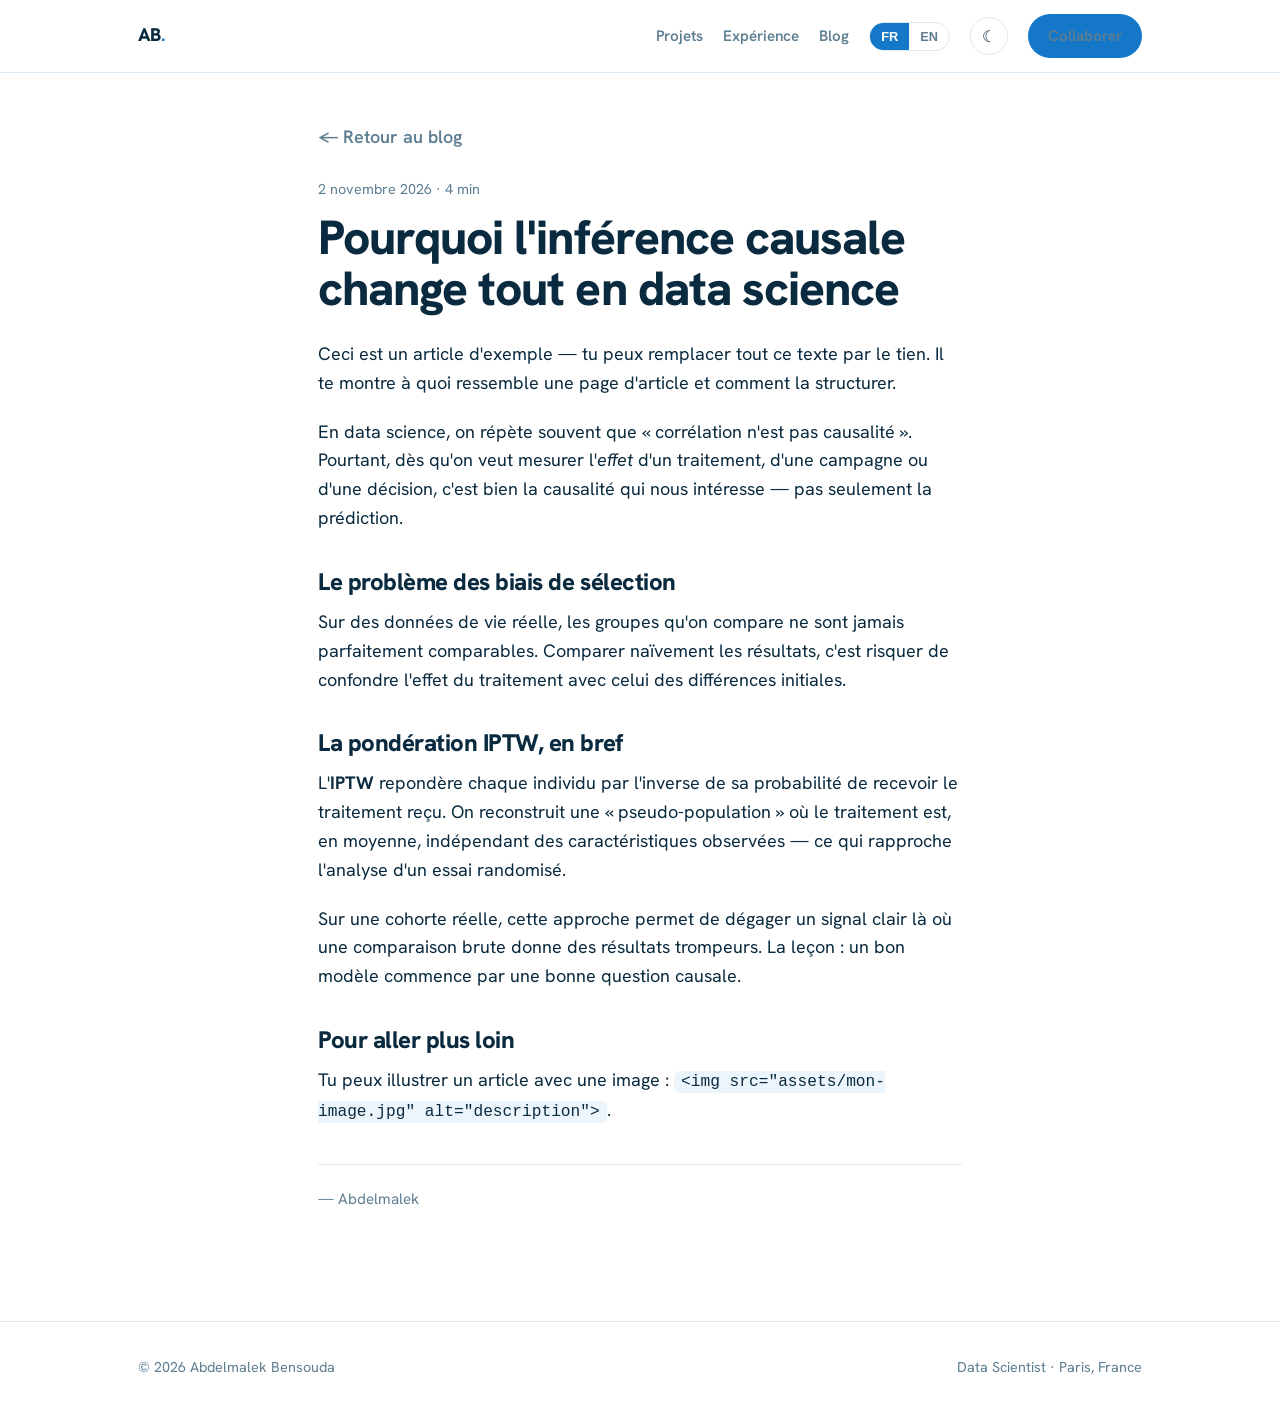
==== article-exemple.html @ a648c25b "Add files via upload" ====
<!doctype html>
<html lang="fr" data-theme="light">
<head>
  <meta charset="utf-8">
  <meta name="viewport" content="width=device-width, initial-scale=1">
  <title>Pourquoi l'inférence causale change tout — Abdelmalek Bensouda</title>
  <meta name="description" content="Corrélation n'est pas causalité : la pondération IPTW appliquée à une cohorte réelle.">
  <script>try{var t=localStorage.getItem('theme');if(!t){t=window.matchMedia&&window.matchMedia('(prefers-color-scheme: dark)').matches?'dark':'light';}document.documentElement.setAttribute('data-theme',t);}catch(e){}</script>
  <link rel="preconnect" href="https://fonts.googleapis.com">
  <link rel="preconnect" href="https://fonts.gstatic.com" crossorigin>
  <link href="https://fonts.googleapis.com/css2?family=Hanken+Grotesk:wght@400;500;600;700;800&display=swap" rel="stylesheet">
  <link rel="stylesheet" href="style.css">
</head>
<body>

  <nav class="nav">
    <div class="nav-inner">
      <a href="index.html" class="brand">AB<b>.</b></a>
      <div class="nav-links">
        <a href="index.html#projets" data-i18n="nav.projects">Projets</a>
        <a href="index.html#experience" class="hide-sm" data-i18n="nav.experience">Expérience</a>
        <a href="blog.html" data-i18n="nav.blog">Blog</a>
        <span class="lang">
          <button type="button" data-lang="fr">FR</button>
          <button type="button" data-lang="en">EN</button>
        </span>
        <button id="theme-toggle" class="icon-btn" aria-label="Thème">☾</button>
        <a href="index.html#contact" class="btn btn-sea" data-i18n="nav.collab">Collaborer</a>
      </div>
    </div>
  </nav>

  <article class="article">
    <div class="wrap">
      <a href="blog.html" class="back-link" data-i18n="back">← Retour au blog</a>
      <p class="date">2 novembre 2026 · 4 min</p>
      <h1 data-i18n="post1.t">Pourquoi l'inférence causale change tout en data science</h1>

      <p>Ceci est un article d'exemple — tu peux remplacer tout ce texte par le tien. Il te montre à quoi ressemble une page d'article et comment la structurer.</p>

      <p>En data science, on répète souvent que « corrélation n'est pas causalité ». Pourtant, dès qu'on veut mesurer l'<em>effet</em> d'un traitement, d'une campagne ou d'une décision, c'est bien la causalité qui nous intéresse — pas seulement la prédiction.</p>

      <h2>Le problème des biais de sélection</h2>
      <p>Sur des données de vie réelle, les groupes qu'on compare ne sont jamais parfaitement comparables. Comparer naïvement les résultats, c'est risquer de confondre l'effet du traitement avec celui des différences initiales.</p>

      <h2>La pondération IPTW, en bref</h2>
      <p>L'<strong>IPTW</strong> repondère chaque individu par l'inverse de sa probabilité de recevoir le traitement reçu. On reconstruit une « pseudo-population » où le traitement est, en moyenne, indépendant des caractéristiques observées — ce qui rapproche l'analyse d'un essai randomisé.</p>

      <p>Sur une cohorte réelle, cette approche permet de dégager un signal clair là où une comparaison brute donne des résultats trompeurs. La leçon : un bon modèle commence par une bonne question causale.</p>

      <h2>Pour aller plus loin</h2>
      <p>Tu peux illustrer un article avec une image : <code>&lt;img src="assets/mon-image.jpg" alt="description"&gt;</code>.</p>

      <p style="color:var(--muted);font-size:0.95rem;border-top:1px solid var(--line);padding-top:22px;margin-top:38px">— Abdelmalek</p>
    </div>
  </article>

  <footer>
    <div class="wrap footer-inner">
      <span>© 2026 Abdelmalek Bensouda</span>
      <span data-i18n="footer.role">Data Scientist · Paris, France</span>
    </div>
  </footer>

  <script src="script.js"></script>
</body>
</html>
---- style.css ----
/* =========================================================
   Abdelmalek Bensouda — Portfolio
   Thème : blanc & bleu mer. Épicycle (oiseau) en pièce maîtresse.
   Change les couleurs dans :root ci-dessous.
   ========================================================= */

:root {
  --bg:      #FFFFFF;   /* blanc */
  --bg2:     #F3F9FD;   /* blanc bleuté */
  --surface: #ECF5FB;   /* carte bleu très clair */
  --ink:     #0A2A3F;   /* bleu nuit (texte) */
  --muted:   #5E7E92;   /* bleu ardoise */
  --line:    #DBEAF4;   /* filets bleu clair */
  --sea:     #1577C7;   /* bleu mer (accent principal) */
  --sea-deep:#0E548F;
  --aqua:    #17B6CC;   /* turquoise (accent secondaire) */
  --max:     1060px;
}

:root[data-theme="dark"] {
  --bg:      #061E2E;   /* océan profond */
  --bg2:     #082637;
  --surface: #0D3148;
  --ink:     #E9F4FB;
  --muted:   #90B4C8;
  --line:    #16425E;
  --sea:     #3BA2EA;
  --sea-deep:#2a86cf;
  --aqua:    #35CCDE;
}

* { box-sizing: border-box; }
html { scroll-behavior: smooth; }

body {
  margin: 0;
  background: var(--bg);
  color: var(--ink);
  font-family: "Hanken Grotesk", system-ui, -apple-system, sans-serif;
  font-size: 18px;
  line-height: 1.6;
  -webkit-font-smoothing: antialiased;
  transition: background 0.4s ease, color 0.4s ease;
  overflow-x: hidden;
}

a { color: inherit; }
.wrap { width: 100%; max-width: var(--max); margin: 0 auto; padding: 0 28px; }

/* ---------- Typo ---------- */
h1, h2, h3 { margin: 0; font-weight: 800; letter-spacing: -0.02em; line-height: 1.05; }
.eyebrow { font-size: 0.74rem; letter-spacing: 0.22em; text-transform: uppercase;
  color: var(--aqua); font-weight: 700; margin: 0 0 20px; }

/* ---------- Intro ---------- */
.intro { position: fixed; inset: 0; z-index: 200; background: var(--bg);
  display: grid; place-items: center; animation: introOut 0.6s ease 1.6s forwards; }
.intro span { font-size: clamp(3rem, 12vw, 7rem); font-weight: 800; letter-spacing: -0.03em; }
.intro span b { color: var(--sea); }
@keyframes introOut { to { opacity: 0; visibility: hidden; } }

/* ---------- Nav ---------- */
.nav { position: sticky; top: 0; z-index: 80;
  background: color-mix(in srgb, var(--bg) 85%, transparent);
  backdrop-filter: saturate(140%) blur(10px); border-bottom: 1px solid var(--line); }
.nav-inner { display: flex; align-items: center; justify-content: space-between;
  gap: 16px; padding: 14px 28px; max-width: var(--max); margin: 0 auto; }
.brand { font-weight: 800; font-size: 1.15rem; letter-spacing: -0.03em; text-decoration: none; }
.brand b { color: var(--sea); }
.nav-links { display: flex; gap: 20px; align-items: center; flex-wrap: wrap; justify-content: flex-end; }
.nav-links a { text-decoration: none; color: var(--muted); font-size: 0.95rem; font-weight: 600;
  transition: color 0.2s ease; }
.nav-links a:hover { color: var(--ink); }

.lang { display: inline-flex; align-items: center; border: 1px solid var(--line);
  border-radius: 100px; overflow: hidden; }
.lang button { background: none; border: none; cursor: pointer; font-weight: 700;
  font-size: 0.8rem; color: var(--muted); padding: 6px 11px; transition: background 0.2s, color 0.2s; }
.lang button.active { background: var(--sea); color: #fff; }

.icon-btn { background: none; border: 1px solid var(--line); color: var(--ink);
  width: 38px; height: 38px; border-radius: 50%; cursor: pointer; font-size: 1rem;
  display: grid; place-items: center; transition: border-color 0.2s, transform 0.2s; }
.icon-btn:hover { border-color: var(--sea); transform: rotate(-15deg); }

.btn { display: inline-block; background: var(--ink); color: var(--bg); text-decoration: none;
  font-weight: 700; font-size: 0.92rem; padding: 10px 20px; border-radius: 100px;
  transition: transform 0.2s, background 0.2s; }
.btn:hover { transform: translateY(-2px); background: var(--sea-deep); color: #fff; }
.btn-sea { background: var(--sea); color: #fff; }
.btn-sea:hover { background: var(--aqua); color: #04222f; }

/* ---------- Hero + épicycle ---------- */
.hero { position: relative; min-height: 86vh; display: flex; flex-direction: column;
  align-items: center; justify-content: center; text-align: center;
  padding: 24px 0 60px; overflow: hidden; }
.hero-content { position: relative; z-index: 5; }
.greet { font-size: clamp(2.6rem, 8vw, 5rem); font-weight: 800; letter-spacing: -0.03em; }
.greet b { color: var(--sea); }
.epi-wrap { position: relative; width: min(560px, 92vw); margin: 4px auto 6px; }
canvas.epi { display: block; width: 100%; height: auto; }
.epi-cap { font-size: 0.82rem; color: var(--muted); margin: 0 0 22px; letter-spacing: 0.02em; }
.hero p.lead { font-size: clamp(1.02rem, 2.3vw, 1.3rem); color: var(--muted);
  max-width: 42ch; margin: 0 auto 26px; }
.hero-cta { display: flex; gap: 14px; justify-content: center; flex-wrap: wrap; }

/* bulles qui montent */
.field { position: absolute; inset: 0; z-index: 1; pointer-events: none; }
.bubble { position: absolute; bottom: -30px; border-radius: 50%;
  background: var(--aqua); opacity: 0.18; animation: rise linear infinite; }
@keyframes rise {
  0% { transform: translateY(0) translateX(0); opacity: 0; }
  10% { opacity: 0.22; }
  90% { opacity: 0.22; }
  100% { transform: translateY(-96vh) translateX(20px); opacity: 0; }
}

/* ---------- Sections ---------- */
section { padding: 64px 0; position: relative; z-index: 5; }
section:nth-of-type(even) { background: var(--bg2); }
.section-head { margin-bottom: 42px; }
.section-head h2 { font-size: clamp(1.7rem, 4.4vw, 2.6rem); }
.section-head p { color: var(--muted); margin: 12px 0 0; max-width: 52ch; }

[data-reveal] { opacity: 0; transform: translateY(20px); transition: opacity 0.6s ease, transform 0.6s ease; }
[data-reveal].in { opacity: 1; transform: none; }

/* services */
.cards { display: grid; grid-template-columns: repeat(3, 1fr); gap: 20px; }
.card { background: var(--surface); border: 1px solid var(--line); border-radius: 14px;
  padding: 26px; transition: transform 0.2s, box-shadow 0.2s; }
.card:hover { transform: translateY(-4px); box-shadow: 0 16px 36px rgba(10,42,63,0.08); }
.card .ico { font-size: 1.6rem; margin-bottom: 14px; }
.card h3 { font-size: 1.15rem; margin-bottom: 10px; }
.card p { color: var(--muted); margin: 0; font-size: 0.97rem; }

/* projects */
.project { display: grid; grid-template-columns: 54px 1fr; gap: 24px;
  padding: 30px 0; border-top: 1px solid var(--line); }
.project .num { font-size: 1rem; font-weight: 800; color: var(--aqua); }
.project h3 { font-size: 1.5rem; margin-bottom: 10px; }
.project p { color: var(--muted); margin: 0 0 16px; }
.tags { display: flex; flex-wrap: wrap; gap: 8px; }
.tag { font-size: 0.78rem; padding: 4px 12px; border: 1px solid var(--line);
  border-radius: 100px; background: var(--bg); color: var(--ink); }

/* experience */
.xp { display: grid; grid-template-columns: 180px 1fr; gap: 28px;
  padding: 26px 0; border-top: 1px solid var(--line); }
.xp .when { color: var(--muted); font-size: 0.92rem; }
.xp .when .place { display: block; margin-top: 4px; }
.xp h3 { font-size: 1.25rem; margin-bottom: 6px; }
.xp .org { color: var(--sea); font-weight: 700; }
.xp ul { margin: 12px 0 0; padding-left: 18px; color: var(--muted); }
.xp ul li { margin-bottom: 7px; }

/* stack */
.stack-grid { display: grid; grid-template-columns: repeat(3, 1fr); gap: 28px; }
.stack-grid h3 { font-size: 0.8rem; letter-spacing: 0.12em; text-transform: uppercase;
  color: var(--aqua); margin-bottom: 14px; }
.chips { display: flex; flex-wrap: wrap; gap: 9px; }
.chip { font-size: 0.9rem; padding: 7px 14px; border-radius: 10px;
  background: var(--surface); border: 1px solid var(--line); }

/* education */
.edu { display: grid; grid-template-columns: 180px 1fr; gap: 28px;
  padding: 24px 0; border-top: 1px solid var(--line); }
.edu .when { color: var(--muted); font-size: 0.92rem; }
.edu h3 { font-size: 1.15rem; margin-bottom: 4px; }
.edu .org { color: var(--sea); font-weight: 700; margin-bottom: 6px; }
.edu p { color: var(--muted); margin: 0; font-size: 0.95rem; }

/* contact */
.contact-box { background: var(--surface); border: 1px solid var(--line);
  border-radius: 18px; padding: 44px; text-align: center; }
.contact-box h2 { font-size: clamp(1.8rem, 5vw, 3rem); margin-bottom: 16px; }
.contact-box p { color: var(--muted); max-width: 46ch; margin: 0 auto 28px; }
.contact-links { display: flex; gap: 14px; justify-content: center; flex-wrap: wrap; }

/* footer */
footer { border-top: 1px solid var(--line); padding: 34px 0; color: var(--muted);
  font-size: 0.9rem; position: relative; z-index: 5; }
.footer-inner { display: flex; justify-content: space-between; flex-wrap: wrap; gap: 10px; }

/* ---------- Blog / Article ---------- */
.page-head { padding: 72px 0 36px; }
.page-head h1 { font-size: clamp(2.2rem, 6vw, 3.6rem); margin-bottom: 14px; }
.page-head p { color: var(--muted); max-width: 54ch; }
.posts { border-top: 1px solid var(--line); }
.post-item { display: grid; grid-template-columns: 150px 1fr auto; gap: 24px;
  align-items: baseline; padding: 26px 0; border-bottom: 1px solid var(--line);
  text-decoration: none; transition: padding-left 0.2s ease; }
.post-item:hover { padding-left: 8px; }
.post-item .date { color: var(--muted); font-size: 0.88rem; }
.post-item h3 { font-size: 1.4rem; }
.post-item p { color: var(--muted); margin: 7px 0 0; font-size: 0.96rem; }
.post-item .arrow { color: var(--sea); font-size: 1.3rem; }
.article { max-width: 700px; margin: 0 auto; padding: 50px 0 90px; }
.article .date { color: var(--muted); font-size: 0.9rem; margin-bottom: 12px; }
.article h1 { font-size: clamp(1.9rem, 5vw, 3rem); margin-bottom: 26px; }
.article h2 { font-size: 1.5rem; margin: 36px 0 14px; }
.article p { margin: 0 0 20px; }
.article code { background: var(--surface); padding: 2px 7px; border-radius: 6px; font-size: 0.9em; }
.back-link { display: inline-block; margin-bottom: 26px; color: var(--muted); text-decoration: none; font-weight: 600; }
.back-link:hover { color: var(--ink); }

/* ---------- Responsive ---------- */
@media (max-width: 820px) {
  body { font-size: 17px; }
  .wrap, .nav-inner { padding-left: 16px; padding-right: 16px; }
  .cards { grid-template-columns: 1fr; }
  .stack-grid { grid-template-columns: 1fr; gap: 24px; }
  .xp, .edu { grid-template-columns: 1fr; gap: 8px; }
  .post-item { grid-template-columns: 1fr; gap: 5px; }
  .post-item .arrow { display: none; }
  .nav-links { gap: 12px; }
  .nav-links a.hide-sm { display: none; }
  .contact-box { padding: 30px 20px; }
}
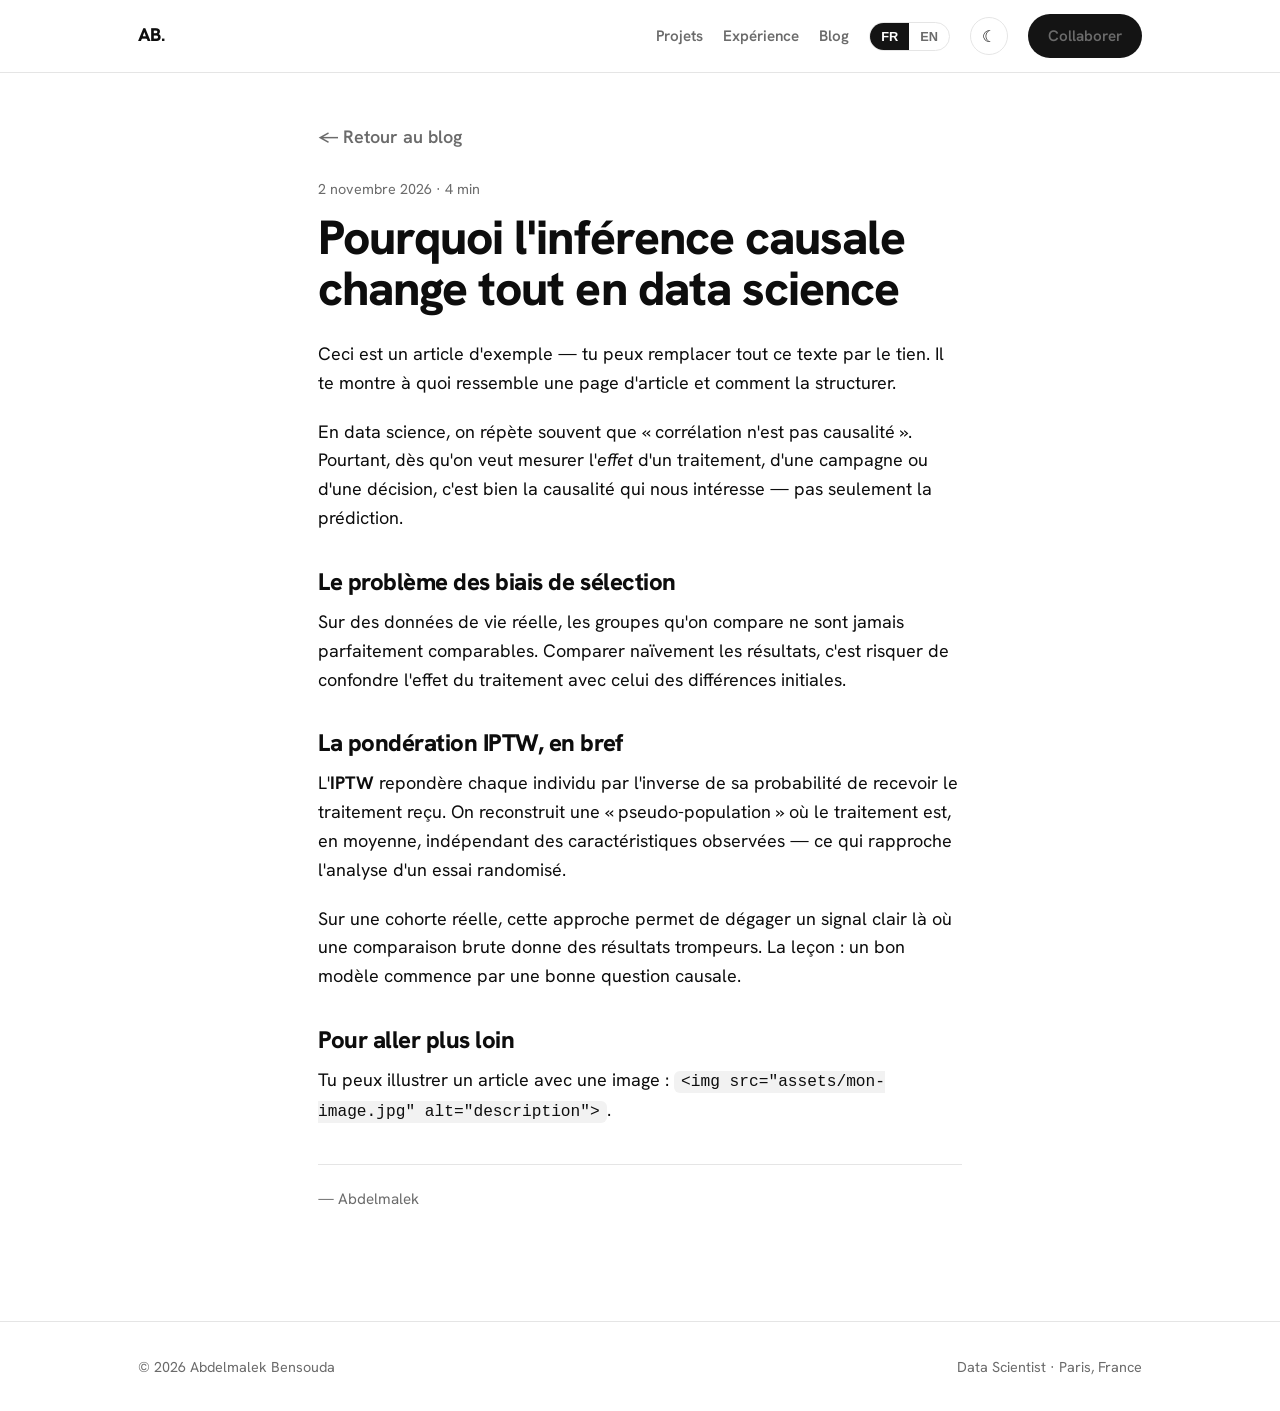
==== commit 92276d0c: "Add files via upload" ====
--- a/article-exemple.html
+++ b/article-exemple.html
@@ -16,7 +16,8 @@
   <nav class="nav">
     <div class="nav-inner">
       <a href="index.html" class="brand">AB<b>.</b></a>
-      <div class="nav-links">
+      <button class="nav-toggle" id="nav-toggle" aria-label="Menu">☰</button>
+      <div class="nav-links" id="nav-links">
         <a href="index.html#projets" data-i18n="nav.projects">Projets</a>
         <a href="index.html#experience" class="hide-sm" data-i18n="nav.experience">Expérience</a>
         <a href="blog.html" data-i18n="nav.blog">Blog</a>
--- a/style.css
+++ b/style.css
@@ -6,27 +6,27 @@
 
 :root {
   --bg:      #FFFFFF;   /* blanc */
-  --bg2:     #F3F9FD;   /* blanc bleuté */
-  --surface: #ECF5FB;   /* carte bleu très clair */
-  --ink:     #0A2A3F;   /* bleu nuit (texte) */
-  --muted:   #5E7E92;   /* bleu ardoise */
-  --line:    #DBEAF4;   /* filets bleu clair */
-  --sea:     #1577C7;   /* bleu mer (accent principal) */
-  --sea-deep:#0E548F;
-  --aqua:    #17B6CC;   /* turquoise (accent secondaire) */
+  --bg2:     #F7F7F7;   /* gris très clair */
+  --surface: #F2F2F2;   /* carte gris clair */
+  --ink:     #0D0D0D;   /* presque noir (texte) */
+  --muted:   #6B6B6B;   /* gris moyen */
+  --line:    #E5E5E5;   /* filets gris clair */
+  --sea:     #141414;   /* accent principal (encre) */
+  --sea-deep:#000000;
+  --aqua:    #8A8A8A;   /* accent secondaire (gris) */
   --max:     1060px;
 }
 
 :root[data-theme="dark"] {
-  --bg:      #061E2E;   /* océan profond */
-  --bg2:     #082637;
-  --surface: #0D3148;
-  --ink:     #E9F4FB;
-  --muted:   #90B4C8;
-  --line:    #16425E;
-  --sea:     #3BA2EA;
-  --sea-deep:#2a86cf;
-  --aqua:    #35CCDE;
+  --bg:      #0B0B0B;   /* noir doux */
+  --bg2:     #121212;
+  --surface: #181818;
+  --ink:     #F4F4F4;
+  --muted:   #A0A0A0;
+  --line:    #272727;
+  --sea:     #FFFFFF;
+  --sea-deep:#D8D8D8;
+  --aqua:    #8F8F8F;
 }
 
 * { box-sizing: border-box; }
@@ -83,20 +83,40 @@
   display: grid; place-items: center; transition: border-color 0.2s, transform 0.2s; }
 .icon-btn:hover { border-color: var(--sea); transform: rotate(-15deg); }
 
+.nav-toggle { display: none; background: none; border: 1px solid var(--line); color: var(--ink);
+  width: 40px; height: 40px; border-radius: 10px; cursor: pointer; font-size: 1.15rem; place-items: center; }
+
 .btn { display: inline-block; background: var(--ink); color: var(--bg); text-decoration: none;
   font-weight: 700; font-size: 0.92rem; padding: 10px 20px; border-radius: 100px;
   transition: transform 0.2s, background 0.2s; }
-.btn:hover { transform: translateY(-2px); background: var(--sea-deep); color: #fff; }
-.btn-sea { background: var(--sea); color: #fff; }
-.btn-sea:hover { background: var(--aqua); color: #04222f; }
+.btn:hover { transform: translateY(-2px); background: var(--sea-deep); color: var(--bg); }
+.btn-sea { background: var(--sea); color: var(--bg); }
+.btn-sea:hover { background: var(--sea-deep); color: var(--bg); }
 
 /* ---------- Hero + épicycle ---------- */
-.hero { position: relative; min-height: 86vh; display: flex; flex-direction: column;
-  align-items: center; justify-content: center; text-align: center;
-  padding: 24px 0 60px; overflow: hidden; }
-.hero-content { position: relative; z-index: 5; }
-.greet { font-size: clamp(2.6rem, 8vw, 5rem); font-weight: 800; letter-spacing: -0.03em; }
+.hero { position: relative; min-height: 82vh; display: flex; flex-direction: column;
+  align-items: center; justify-content: flex-end; text-align: center;
+  padding: 24px 0 9vh; overflow: hidden; }
+.hero-content { position: relative; z-index: 5; pointer-events: none; }
+.hero-content .btn { pointer-events: auto; }
+.pixelcanvas { position: absolute; inset: 0; width: 100%; height: 100%; display: block; z-index: 1; cursor: pointer; touch-action: manipulation; }
+.pixel-hint { color: var(--muted); font-size: 0.9rem; margin: 0 0 22px; }
+.intro-sec { padding: 80px 0 64px; }
+.bigname { font-size: clamp(2.2rem, 7vw, 4.6rem); letter-spacing: -0.03em; }
+.bigrole { color: var(--muted); font-size: clamp(1.05rem, 2.4vw, 1.4rem); max-width: 46ch; margin-top: 16px; line-height: 1.5; }
+.greet { font-size: clamp(2.6rem, 8vw, 5rem); font-weight: 800; letter-spacing: -0.03em;
+  cursor: pointer; user-select: none; transition: transform 0.2s ease; display: inline-block; }
+.greet:hover { transform: translateY(-3px); }
+.greet:active { transform: translateY(0); }
+.greet:focus-visible { outline: 2px solid var(--sea); outline-offset: 8px; border-radius: 8px; }
 .greet b { color: var(--sea); }
+
+.intro-reveal { max-height: 0; overflow: hidden; opacity: 0;
+  transition: max-height 0.55s ease, opacity 0.45s ease, margin 0.45s ease; }
+.intro-reveal.open { max-height: 320px; opacity: 1; margin-top: 10px; }
+.intro-reveal p { font-size: clamp(1.02rem, 2.3vw, 1.3rem); color: var(--ink);
+  max-width: 54ch; margin: 0 auto; line-height: 1.55; }
+#hero-hint { transition: opacity 0.35s ease; }
 .epi-wrap { position: relative; width: min(560px, 92vw); margin: 4px auto 6px; }
 canvas.epi { display: block; width: 100%; height: auto; }
 .epi-cap { font-size: 0.82rem; color: var(--muted); margin: 0 0 22px; letter-spacing: 0.02em; }
@@ -106,8 +126,8 @@
 
 /* bulles qui montent */
 .field { position: absolute; inset: 0; z-index: 1; pointer-events: none; }
-.bubble { position: absolute; bottom: -30px; border-radius: 50%;
-  background: var(--aqua); opacity: 0.18; animation: rise linear infinite; }
+.bubble { position: absolute; bottom: -30px; border-radius: 2px;
+  background: var(--aqua); opacity: 0.09; animation: rise linear infinite; }
 @keyframes rise {
   0% { transform: translateY(0) translateX(0); opacity: 0; }
   10% { opacity: 0.22; }
@@ -133,6 +153,9 @@
 .card .ico { font-size: 1.6rem; margin-bottom: 14px; }
 .card h3 { font-size: 1.15rem; margin-bottom: 10px; }
 .card p { color: var(--muted); margin: 0; font-size: 0.97rem; }
+.card-ex { margin-top: 12px; font-size: 0.82rem; color: var(--muted); font-style: italic; }
+.cards .card:nth-child(2) { transition-delay: .08s; }
+.cards .card:nth-child(3) { transition-delay: .16s; }
 
 /* projects */
 .project { display: grid; grid-template-columns: 54px 1fr; gap: 24px;
@@ -213,7 +236,13 @@
   .xp, .edu { grid-template-columns: 1fr; gap: 8px; }
   .post-item { grid-template-columns: 1fr; gap: 5px; }
   .post-item .arrow { display: none; }
-  .nav-links { gap: 12px; }
-  .nav-links a.hide-sm { display: none; }
+  .nav-toggle { display: grid; }
+  .nav-links {
+    display: none; position: absolute; top: 100%; left: 0; right: 0;
+    flex-direction: column; align-items: flex-start; gap: 16px;
+    background: var(--bg); border-bottom: 1px solid var(--line); padding: 18px 20px;
+  }
+  .nav-links.open { display: flex; }
+  .nav-links a.hide-sm { display: block; }
   .contact-box { padding: 30px 20px; }
 }
